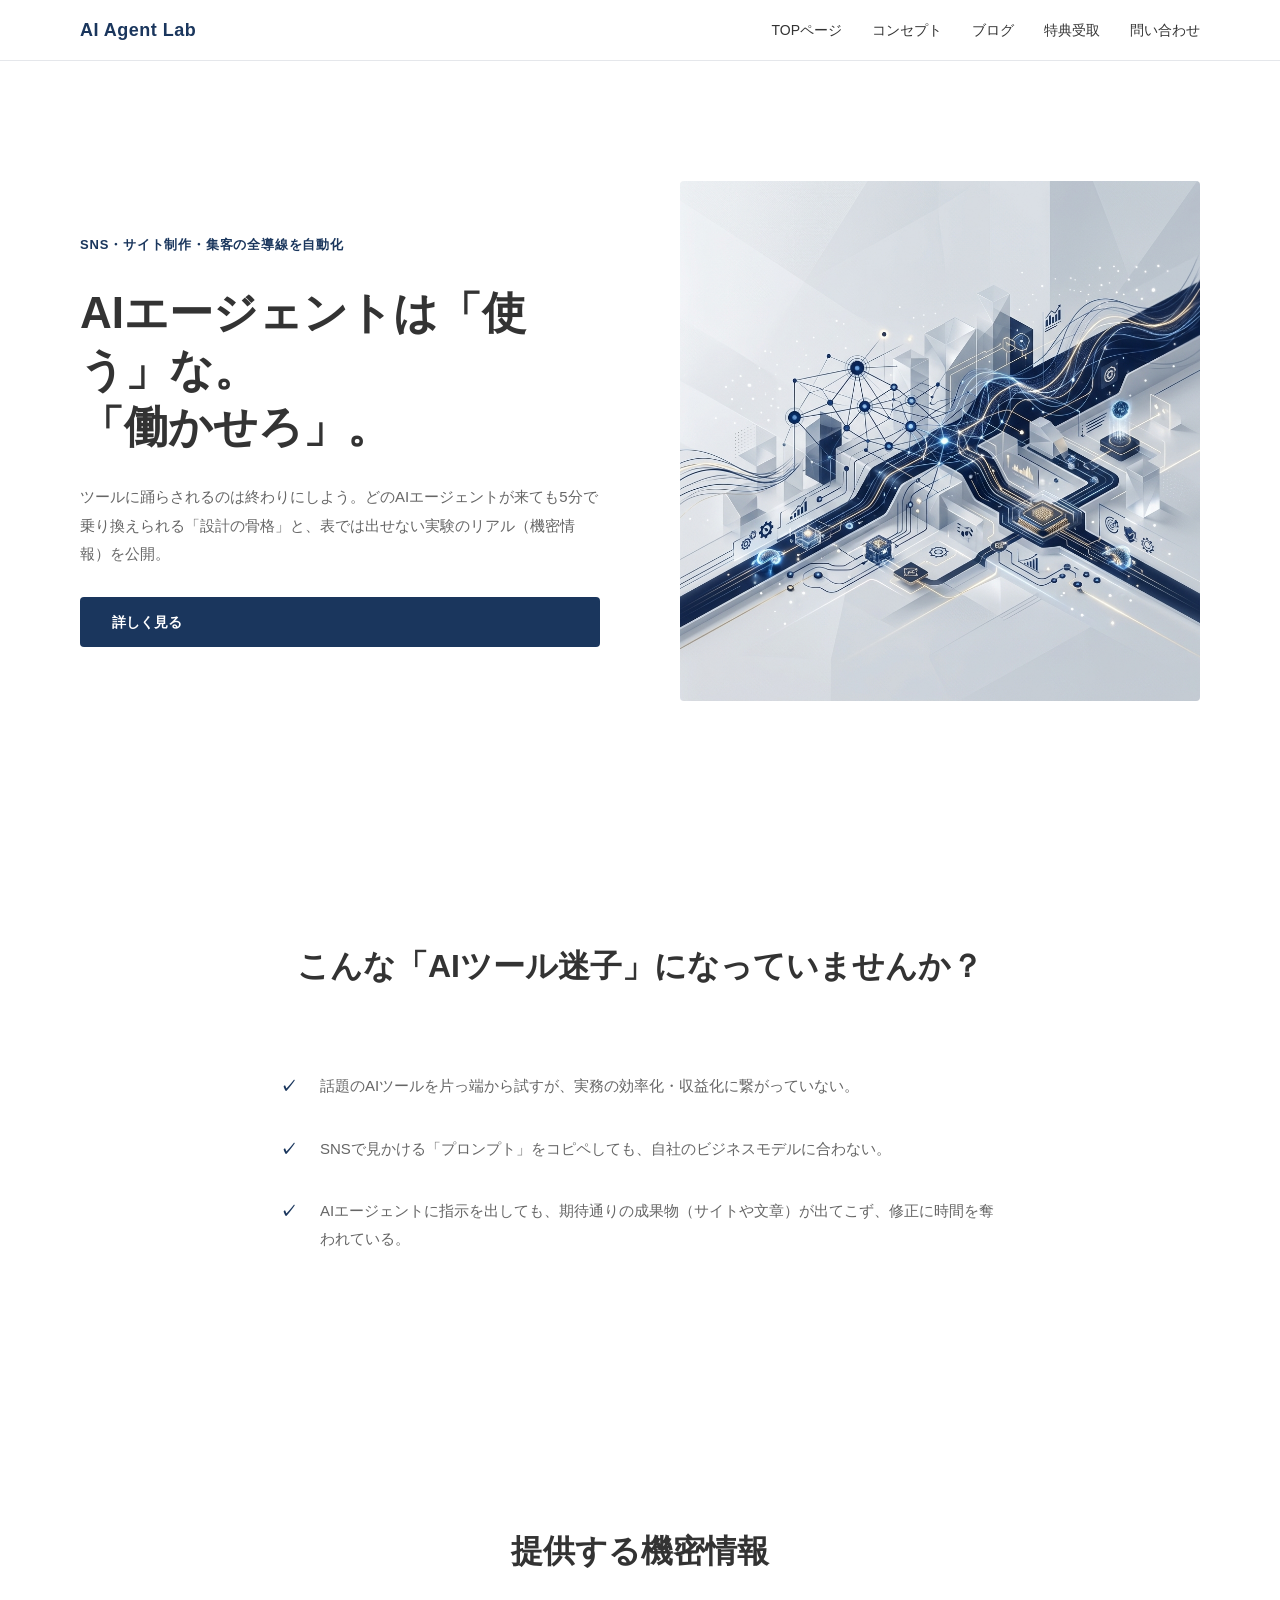
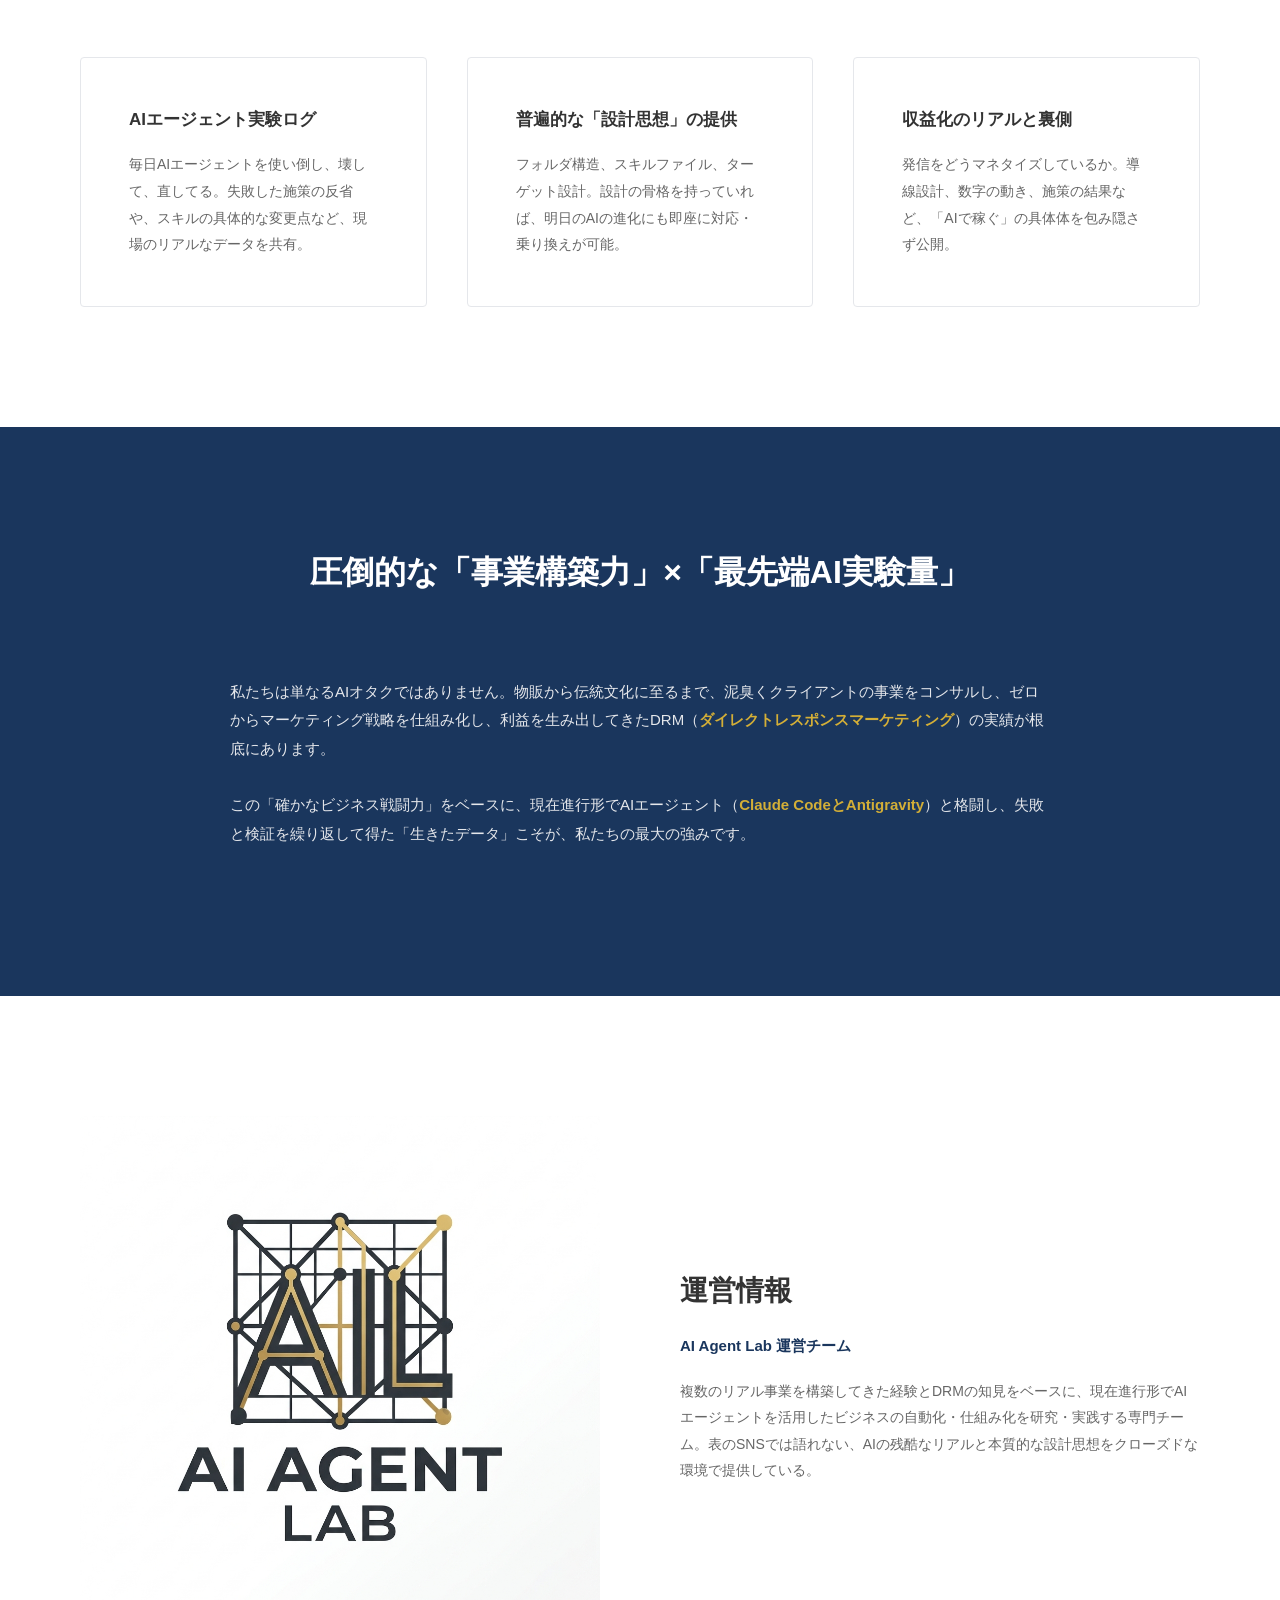
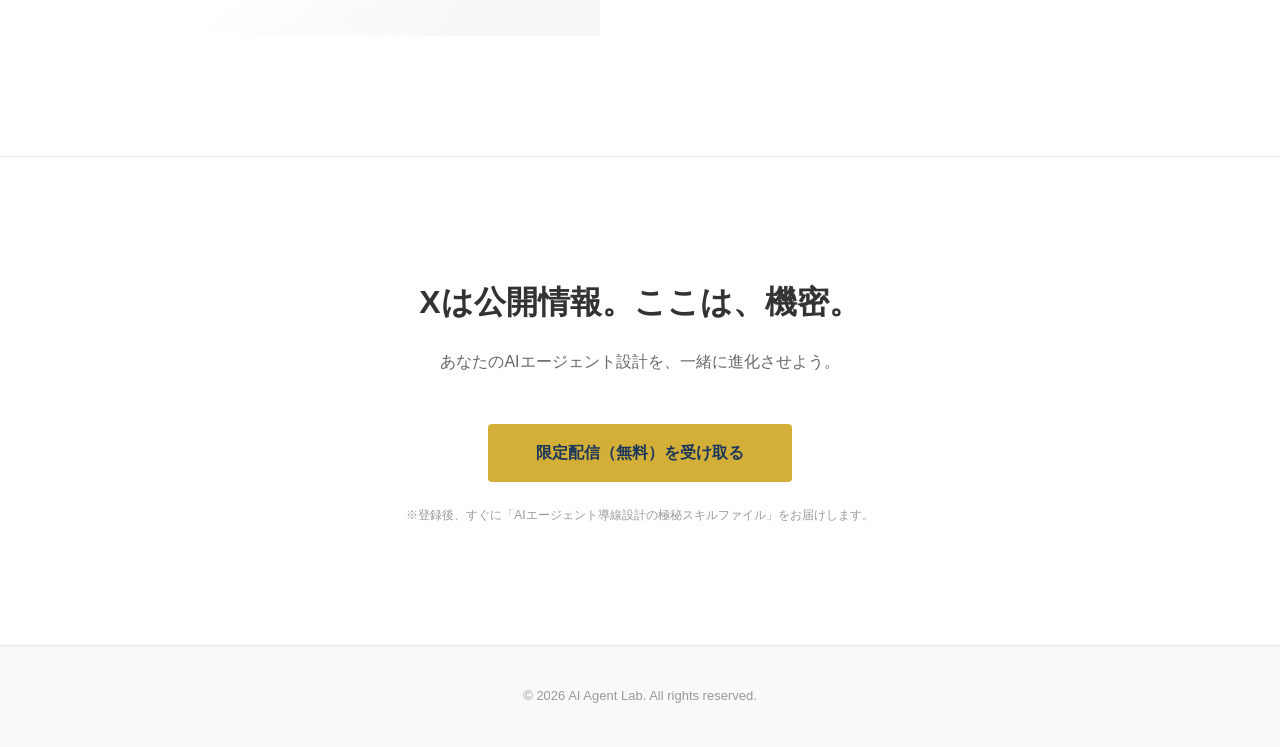
==== index.html @ 25ed9da3 "Correct push of ai-lab-website" ====
<!DOCTYPE html>
<html lang="ja">
<head>
    <meta charset="UTF-8">
    <meta name="viewport" content="width=device-width, initial-scale=1.0">
    <meta name="description" content="AIエージェントを使い倒すための設計思想と実験データを提供するラボラトリー">
    <title>AI Agent Lab - 香月隆之</title>
    <link rel="stylesheet" href="style.css">
</head>
<body>
    <!-- ============================================================
         HEADER / NAVIGATION
         ============================================================ -->
    <header class="header">
        <div class="container">
            <div class="logo"><a href="index.html" class="logo-link">AI Agent Lab</a></div>
            <nav class="nav">
                <a href="index.html" class="nav-link">TOPページ</a>
                <a href="concept.html" class="nav-link">コンセプト</a>
                <a href="blog-index.html" class="nav-link">ブログ</a>
                <a href="index.html#cta" class="nav-link">特典受取</a>
                <a href="contact.html" class="nav-link">問い合わせ</a>
            </nav>
        </div>
    </header>

    <!-- ============================================================
         1. HERO SECTION
         ============================================================ -->
    <section class="hero">
        <div class="container">
            <div class="hero-grid">
                <div class="hero-text">
                    <p class="hero-eyebrow">SNS・サイト制作・集客の全導線を自動化</p>
                    <h1 class="hero-headline">AIエージェントは「使う」な。<br>「働かせろ」。</h1>
                    <p class="hero-description">
                        ツールに踊らされるのは終わりにしよう。どのAIエージェントが来ても5分で乗り換えられる「設計の骨格」と、表では出せない実験のリアル（機密情報）を公開。
                    </p>
                    <a href="concept.html" class="btn btn-primary">詳しく見る</a>
                </div>
                <div class="hero-image">
                    <img src="images/hero-bg.jpg" alt="AIエージェントとビジネス自動化のコンセプト" class="hero-img">
                </div>
            </div>
        </div>
    </section>

    <!-- ============================================================
         2. PROBLEM SECTION
         ============================================================ -->
    <section id="problem" class="problem">
        <div class="container">
            <h2 class="section-title">こんな「AIツール迷子」になっていませんか？</h2>
            <ul class="problem-list">
                <li class="problem-item">
                    <span class="check-mark">✓</span>
                    <span>話題のAIツールを片っ端から試すが、実務の効率化・収益化に繋がっていない。</span>
                </li>
                <li class="problem-item">
                    <span class="check-mark">✓</span>
                    <span>SNSで見かける「プロンプト」をコピペしても、自社のビジネスモデルに合わない。</span>
                </li>
                <li class="problem-item">
                    <span class="check-mark">✓</span>
                    <span>AIエージェントに指示を出しても、期待通りの成果物（サイトや文章）が出てこず、修正に時間を奪われている。</span>
                </li>
            </ul>
        </div>
    </section>

    <!-- ============================================================
         3. OUR METHOD SECTION
         ============================================================ -->
    <section id="method" class="method">
        <div class="container">
            <h2 class="section-title">提供する機密情報</h2>
            <div class="method-cards">
                <div class="method-card">
                    <h3 class="method-card-title">AIエージェント実験ログ</h3>
                    <p class="method-card-text">
                        毎日AIエージェントを使い倒し、壊して、直してる。失敗した施策の反省や、スキルの具体的な変更点など、現場のリアルなデータを共有。
                    </p>
                </div>
                <div class="method-card">
                    <h3 class="method-card-title">普遍的な「設計思想」の提供</h3>
                    <p class="method-card-text">
                        フォルダ構造、スキルファイル、ターゲット設計。設計の骨格を持っていれば、明日のAIの進化にも即座に対応・乗り換えが可能。
                    </p>
                </div>
                <div class="method-card">
                    <h3 class="method-card-title">収益化のリアルと裏側</h3>
                    <p class="method-card-text">
                        発信をどうマネタイズしているか。導線設計、数字の動き、施策の結果など、「AIで稼ぐ」の具体体を包み隠さず公開。
                    </p>
                </div>
            </div>
        </div>
    </section>

    <!-- ============================================================
         4. PROOF & BACKGROUND SECTION
         ============================================================ -->
    <section id="proof" class="proof">
        <div class="container">
            <h2 class="section-title proof-title">圧倒的な「事業構築力」×「最先端AI実験量」</h2>
            <div class="proof-content">
                <p class="proof-text">
                    私たちは単なるAIオタクではありません。物販から伝統文化に至るまで、泥臭くクライアントの事業をコンサルし、ゼロからマーケティング戦略を仕組み化し、利益を生み出してきたDRM（<span class="highlight">ダイレクトレスポンスマーケティング</span>）の実績が根底にあります。
                </p>
                <p class="proof-text">
                    この「確かなビジネス戦闘力」をベースに、現在進行形でAIエージェント（<span class="highlight">Claude CodeとAntigravity</span>）と格闘し、失敗と検証を繰り返して得た「生きたデータ」こそが、私たちの最大の強みです。
                </p>
            </div>
        </div>
    </section>

    <!-- ============================================================
         5. ABOUT US SECTION
         ============================================================ -->
    <section id="profile" class="profile">
        <div class="container">
            <div class="profile-grid">
                <div class="profile-image">
                    <img src="images/lab-logo.jpg" alt="AI Agent Lab ロゴ" class="profile-img">
                </div>
                <div class="profile-text">
                    <h2 class="profile-name">運営情報</h2>
                    <p class="profile-title">AI Agent Lab 運営チーム</p>
                    <p class="profile-description">
                        複数のリアル事業を構築してきた経験とDRMの知見をベースに、現在進行形でAIエージェントを活用したビジネスの自動化・仕組み化を研究・実践する専門チーム。表のSNSでは語れない、AIの残酷なリアルと本質的な設計思想をクローズドな環境で提供している。
                    </p>
                </div>
            </div>
        </div>
    </section>

    <!-- ============================================================
         6. CTA SECTION
         ============================================================ -->
    <section id="cta" class="cta" name="cta">
        <div class="container">
            <h2 class="cta-headline">Xは公開情報。ここは、機密。</h2>
            <p class="cta-subheadline">あなたのAIエージェント設計を、一緒に進化させよう。</p>
            <a href="https://lin.ee/rd4oO9Z" class="btn btn-cta">限定配信（無料）を受け取る</a>
            <p class="cta-micro">※登録後、すぐに「AIエージェント導線設計の極秘スキルファイル」をお届けします。</p>
        </div>
    </section>

    <!-- ============================================================
         FOOTER
         ============================================================ -->
    <footer class="footer">
        <div class="container">
            <p>&copy; 2026 AI Agent Lab. All rights reserved.</p>
        </div>
    </footer>
</body>
</html>
---- style.css ----
/* ================================================================
   RESET & BASE STYLES
   ================================================================ */
* {
    margin: 0;
    padding: 0;
    box-sizing: border-box;
}

html {
    scroll-behavior: smooth;
}

body {
    font-family: -apple-system, BlinkMacSystemFont, 'Segoe UI', Roboto, 'Helvetica Neue', Arial, sans-serif;
    color: #333333;
    background-color: #FFFFFF;
    line-height: 1.6;
}

/* ================================================================
   CONTAINER
   ================================================================ */
.container {
    max-width: 1200px;
    margin: 0 auto;
    padding: 0 40px;
}

/* ================================================================
   HEADER / NAVIGATION
   ================================================================ */
.header {
    position: sticky;
    top: 0;
    background-color: #FFFFFF;
    border-bottom: 1px solid #E5E7EB;
    z-index: 100;
}

.header .container {
    display: flex;
    justify-content: space-between;
    align-items: center;
    height: 60px;
}

.logo {
    font-size: 18px;
    font-weight: 700;
    color: #1A365D;
    letter-spacing: 0.5px;
}

.nav {
    display: flex;
    gap: 30px;
}

.nav-link {
    font-size: 14px;
    color: #333333;
    text-decoration: none;
    transition: color 0.2s;
}

.nav-link:hover {
    color: #1A365D;
}

/* ================================================================
   BUTTONS
   ================================================================ */
.btn {
    display: inline-block;
    padding: 14px 32px;
    border: none;
    border-radius: 4px;
    font-size: 14px;
    font-weight: 600;
    cursor: pointer;
    text-decoration: none;
    transition: background-color 0.2s, color 0.2s;
}

.btn-primary {
    background-color: #1A365D;
    color: #FFFFFF;
}

.btn-primary:hover {
    background-color: #0f1f39;
}

.btn-cta {
    background-color: #D4AF37;
    color: #1A365D;
    padding: 16px 48px;
    font-size: 16px;
}

.btn-cta:hover {
    background-color: #c9a227;
}

/* ================================================================
   HERO SECTION
   ================================================================ */
.hero {
    padding: 120px 0;
    background-color: #FFFFFF;
}

.hero-grid {
    display: grid;
    grid-template-columns: 1fr 1fr;
    gap: 80px;
    align-items: center;
}

.hero-text {
    display: flex;
    flex-direction: column;
    gap: 28px;
}

.hero-eyebrow {
    font-size: 13px;
    font-weight: 600;
    color: #1A365D;
    text-transform: uppercase;
    letter-spacing: 0.8px;
}

.hero-headline {
    font-size: 44px;
    font-weight: 700;
    color: #333333;
    line-height: 1.3;
}

.hero-description {
    font-size: 15px;
    color: #666666;
    line-height: 1.9;
}

.hero-img {
    width: 100%;
    height: auto;
    display: block;
    border-radius: 4px;
}

/* ================================================================
   PROBLEM SECTION
   ================================================================ */
.problem {
    padding: 120px 0;
    background-color: #FFFFFF;
}

.section-title {
    font-size: 32px;
    font-weight: 700;
    color: #333333;
    text-align: center;
    margin-bottom: 80px;
}

.problem-list {
    list-style: none;
    max-width: 720px;
    margin: 0 auto;
}

.problem-item {
    display: flex;
    gap: 24px;
    font-size: 15px;
    color: #666666;
    margin-bottom: 32px;
    line-height: 1.9;
}

.check-mark {
    flex-shrink: 0;
    font-weight: 700;
    color: #1A365D;
    font-size: 16px;
}

/* ================================================================
   OUR METHOD SECTION
   ================================================================ */
.method {
    padding: 120px 0;
    background-color: #FFFFFF;
}

.method-cards {
    display: grid;
    grid-template-columns: repeat(3, 1fr);
    gap: 40px;
    margin-top: 80px;
}

.method-card {
    background-color: #FFFFFF;
    padding: 48px;
    border: 1px solid #E5E7EB;
    border-radius: 4px;
    box-shadow: none;
    display: flex;
    flex-direction: column;
    gap: 18px;
}

.method-card-title {
    font-size: 17px;
    font-weight: 700;
    color: #333333;
}

.method-card-text {
    font-size: 14px;
    color: #666666;
    line-height: 1.9;
}

/* ================================================================
   PROOF & BACKGROUND SECTION
   ================================================================ */
.proof {
    padding: 120px 0;
    background-color: #1A365D;
    color: #FFFFFF;
}

.proof-title {
    color: #FFFFFF;
}

.proof-content {
    max-width: 820px;
    margin: 80px auto 0;
}

.proof-text {
    font-size: 15px;
    line-height: 1.9;
    margin-bottom: 28px;
    color: #E5E7EB;
}

.proof-text .highlight {
    color: #D4AF37;
    font-weight: 600;
}

/* ================================================================
   ABOUT US SECTION
   ================================================================ */
.profile {
    padding: 120px 0;
    background-color: #FFFFFF;
}

.profile-grid {
    display: grid;
    grid-template-columns: 1fr 1fr;
    gap: 80px;
    align-items: center;
}

.profile-img {
    width: 100%;
    height: auto;
    display: block;
    border-radius: 4px;
}

.profile-text {
    display: flex;
    flex-direction: column;
    gap: 20px;
}

.profile-name {
    font-size: 28px;
    font-weight: 700;
    color: #333333;
}

.profile-title {
    font-size: 15px;
    font-weight: 600;
    color: #1A365D;
}

.profile-description {
    font-size: 14px;
    color: #666666;
    line-height: 1.9;
}

/* ================================================================
   CTA SECTION
   ================================================================ */
.cta {
    padding: 120px 0;
    background-color: #FFFFFF;
    text-align: center;
    border-top: 1px solid #E5E7EB;
}

.cta-headline {
    font-size: 32px;
    font-weight: 700;
    color: #333333;
    margin-bottom: 20px;
}

.cta-subheadline {
    font-size: 16px;
    color: #666666;
    margin-bottom: 50px;
}

.cta-micro {
    font-size: 12px;
    color: #999999;
    margin-top: 24px;
}

/* ================================================================
   PAGE HEADER STYLES
   ================================================================ */
.page-header {
    padding: 100px 0;
    background-color: #FFFFFF;
}

.page-title {
    font-size: 40px;
    font-weight: 700;
    color: #333333;
    margin-bottom: 20px;
}

.page-description {
    font-size: 16px;
    color: #666666;
    line-height: 1.8;
    max-width: 760px;
}

/* ================================================================
   BLOG GRID STYLES
   ================================================================ */
.blog-grid-section {
    padding: 80px 0;
    background-color: #FFFFFF;
}

.blog-grid {
    display: grid;
    grid-template-columns: repeat(3, 1fr);
    gap: 40px;
}

.blog-card {
    background-color: #FFFFFF;
    border: 1px solid #E5E7EB;
    border-radius: 4px;
    overflow: hidden;
    display: flex;
    flex-direction: column;
    transition: box-shadow 0.2s;
}

.blog-card:hover {
    box-shadow: 0 4px 12px rgba(0, 0, 0, 0.08);
}

.blog-card-image {
    width: 100%;
    height: 240px;
    overflow: hidden;
    background-color: #F8F9FA;
}

.blog-card-image img {
    width: 100%;
    height: 100%;
    object-fit: cover;
}

.blog-card-content {
    padding: 28px;
    display: flex;
    flex-direction: column;
    gap: 12px;
    flex-grow: 1;
}

.blog-card-date {
    font-size: 12px;
    color: #999999;
    margin: 0;
}

.blog-card-title {
    font-size: 17px;
    font-weight: 700;
    color: #333333;
    line-height: 1.5;
    margin: 0;
}

.blog-card-excerpt {
    font-size: 14px;
    color: #666666;
    line-height: 1.7;
    margin: 8px 0 0 0;
    flex-grow: 1;
}

.blog-card-link {
    font-size: 13px;
    color: #1A365D;
    text-decoration: none;
    font-weight: 600;
    margin-top: 12px;
    display: inline-block;
}

.blog-card-link:hover {
    text-decoration: underline;
}

/* ================================================================
   ARTICLE PAGE STYLES (concept.html)
   ================================================================ */
.logo-link {
    color: #1A365D;
    text-decoration: none;
}

.article-header {
    padding: 100px 0;
    background-color: #FFFFFF;
}

.article-title {
    font-size: 40px;
    font-weight: 700;
    color: #333333;
    margin-bottom: 20px;
}

.article-lead {
    font-size: 16px;
    color: #666666;
    line-height: 1.8;
    max-width: 760px;
}

.article {
    padding: 60px 0;
    background-color: #FFFFFF;
}

.container-article {
    max-width: 760px;
    margin: 0 auto;
}

.article-section {
    margin-bottom: 60px;
}

.article-section h2 {
    font-size: 28px;
    font-weight: 700;
    color: #333333;
    margin-bottom: 24px;
    margin-top: 0;
}

.article-section h3 {
    font-size: 20px;
    font-weight: 700;
    color: #333333;
    margin-bottom: 16px;
    margin-top: 32px;
}

.article-section p {
    font-size: 15px;
    color: #666666;
    line-height: 1.9;
    margin-bottom: 18px;
}

.article-section p:last-child {
    margin-bottom: 0;
}

.back-to-home {
    padding: 80px 0;
    background-color: #F8F9FA;
    text-align: center;
    border-top: 1px solid #E5E7EB;
}

/* ================================================================
   BLOG SINGLE ARTICLE STYLES (blog-single.html)
   ================================================================ */
.article-hero {
    width: 100%;
    height: 400px;
    overflow: hidden;
    background-color: #F8F9FA;
}

.article-hero-image {
    width: 100%;
    height: 100%;
}

.article-hero-image img {
    width: 100%;
    height: 100%;
    object-fit: cover;
}

.article-meta-section {
    padding: 60px 0;
    background-color: #FFFFFF;
}

.article-meta-date {
    font-size: 13px;
    color: #999999;
    margin-bottom: 16px;
}

.article-heading {
    font-size: 36px;
    font-weight: 700;
    color: #333333;
    margin-bottom: 18px;
    line-height: 1.3;
}

.article-meta-category {
    font-size: 13px;
    color: #666666;
}

.article-meta-category span {
    color: #1A365D;
    font-weight: 600;
}

.article-single {
    padding: 60px 0;
    background-color: #FFFFFF;
}

.article-body {
    margin-bottom: 60px;
}

.article-content-section {
    margin-bottom: 50px;
}

.article-content-section h2 {
    font-size: 26px;
    font-weight: 700;
    color: #333333;
    margin-bottom: 20px;
    margin-top: 0;
}

.article-content-section h3 {
    font-size: 19px;
    font-weight: 700;
    color: #333333;
    margin-bottom: 14px;
    margin-top: 28px;
}

.article-content-section p {
    font-size: 15px;
    color: #666666;
    line-height: 1.9;
    margin-bottom: 16px;
}

.article-content-section p:last-child {
    margin-bottom: 0;
}

.article-nav {
    padding: 60px 0;
    text-align: center;
    border-top: 1px solid #E5E7EB;
}

.btn-secondary {
    background-color: #F8F9FA;
    color: #333333;
    border: 1px solid #E5E7EB;
}

.btn-secondary:hover {
    background-color: #E5E7EB;
}

.article-cta {
    padding: 100px 0;
    background-color: #F8F9FA;
    text-align: center;
    border-top: 1px solid #E5E7EB;
}

.article-cta .cta-headline {
    margin-bottom: 16px;
}

.article-cta .cta-subheadline {
    margin-bottom: 40px;
}

/* ================================================================
   RESPONSIVE BLOG STYLES
   ================================================================ */
@media (max-width: 768px) {
    .blog-grid {
        grid-template-columns: 1fr;
        gap: 30px;
    }

    .article-heading {
        font-size: 28px;
    }

    .article-content-section h2 {
        font-size: 22px;
    }

    .article-hero {
        height: 250px;
    }
}

/* ================================================================
   CONTACT FORM STYLES (contact.html)
   ================================================================ */
.contact-section {
    padding: 80px 0;
    background-color: #FFFFFF;
}

.contact-form-wrapper {
    max-width: 600px;
    margin: 0 auto;
}

.contact-form {
    display: flex;
    flex-direction: column;
    gap: 28px;
}

.form-group {
    display: flex;
    flex-direction: column;
    gap: 10px;
}

.form-label {
    font-size: 14px;
    font-weight: 600;
    color: #333333;
}

.form-required {
    color: #D4AF37;
    margin-left: 4px;
}

.form-input,
.form-select,
.form-textarea {
    padding: 12px 14px;
    font-size: 14px;
    color: #333333;
    background-color: #FFFFFF;
    border: 1px solid #D1D5DB;
    border-radius: 4px;
    font-family: inherit;
    transition: border-color 0.2s;
}

.form-input:focus,
.form-select:focus,
.form-textarea:focus {
    outline: none;
    border-color: #1A365D;
    box-shadow: 0 0 0 2px rgba(26, 54, 93, 0.1);
}

.form-textarea {
    resize: vertical;
    min-height: 200px;
}

.form-group-submit {
    margin-top: 20px;
    align-items: center;
}

.btn-contact {
    background-color: #1A365D;
    color: #FFFFFF;
    padding: 14px 48px;
    font-size: 15px;
    font-weight: 600;
    border: none;
    border-radius: 4px;
    cursor: pointer;
    transition: background-color 0.2s;
}

.btn-contact:hover {
    background-color: #0f1f39;
}

/* ================================================================
   RESPONSIVE CONTACT FORM
   ================================================================ */
@media (max-width: 768px) {
    .contact-section {
        padding: 60px 0;
    }

    .contact-form-wrapper {
        max-width: 100%;
    }

    .contact-form {
        gap: 20px;
    }

    .form-input,
    .form-select,
    .form-textarea {
        padding: 10px 12px;
        font-size: 13px;
    }

    .btn-contact {
        padding: 12px 32px;
        font-size: 14px;
    }
}

/* ================================================================
   FOOTER
   ================================================================ */
.footer {
    padding: 40px 0;
    background-color: #F8F9FA;
    border-top: 1px solid #E5E7EB;
    text-align: center;
}

.footer p {
    font-size: 13px;
    color: #999999;
}

/* ================================================================
   RESPONSIVE DESIGN
   ================================================================ */
@media (max-width: 768px) {
    .container {
        padding: 0 20px;
    }

    .header .container {
        height: 50px;
    }

    .logo {
        font-size: 16px;
    }

    .nav {
        gap: 15px;
    }

    .nav-link {
        font-size: 13px;
    }

    /* Hero */
    .hero {
        padding: 80px 0;
    }

    .hero-grid {
        grid-template-columns: 1fr;
        gap: 50px;
    }

    .hero-headline {
        font-size: 30px;
    }

    .hero-description {
        font-size: 14px;
    }

    .placeholder-hero {
        height: 400px;
    }

    /* Sections */
    .section-title {
        font-size: 26px;
        margin-bottom: 60px;
    }

    .problem {
        padding: 80px 0;
    }

    .method {
        padding: 80px 0;
    }

    .method-cards {
        grid-template-columns: 1fr;
        gap: 30px;
        margin-top: 60px;
    }

    .method-card {
        padding: 36px;
    }

    .proof {
        padding: 80px 0;
    }

    .proof-content {
        margin-top: 60px;
    }

    .profile {
        padding: 80px 0;
    }

    .profile-grid {
        grid-template-columns: 1fr;
        gap: 50px;
    }

    /* CTA */
    .cta {
        padding: 80px 0;
    }

    .cta-headline {
        font-size: 26px;
    }

    .cta-subheadline {
        font-size: 15px;
    }

    .btn-cta {
        padding: 14px 32px;
        font-size: 14px;
    }

    /* Footer */
    .footer {
        padding: 30px 0;
    }
}

@media (max-width: 480px) {
    .hero-headline {
        font-size: 24px;
    }

    .section-title {
        font-size: 22px;
        margin-bottom: 30px;
    }

    .problem-item {
        font-size: 14px;
        gap: 12px;
    }

    .method-card {
        padding: 20px;
    }

    .method-card-title {
        font-size: 16px;
    }

    .profile-name {
        font-size: 24px;
    }

    .cta-headline {
        font-size: 22px;
    }
}
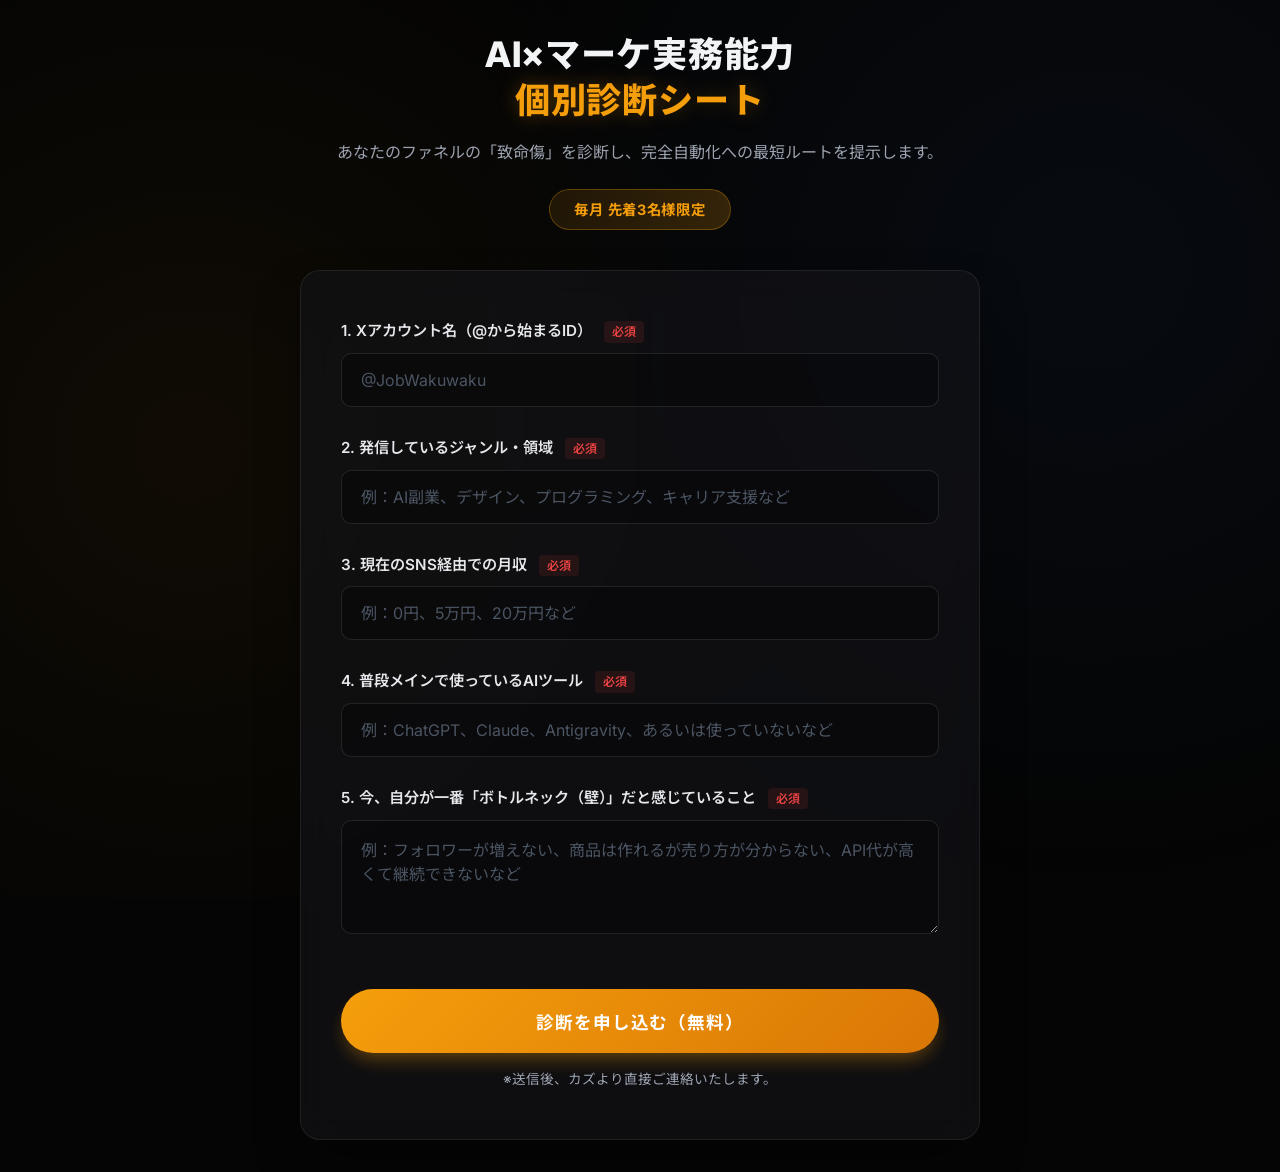
==== commit a09734e0: "Add files via upload" ====
--- a/index.html
+++ b/index.html
@@ -3,156 +3,57 @@
 <head>
     <meta charset="UTF-8">
     <meta name="viewport" content="width=device-width, initial-scale=1.0">
-    <meta name="description" content="AIエージェントを使い倒すための設計思想と実験データを提供するラボラトリー">
-    <title>AI Agent Lab - 香月隆之</title>
+    <title>AI×マーケ実務能力・個別診断 | カズ | AI副業エージェント研究所</title>
     <link rel="stylesheet" href="style.css">
+    <link href="https://fonts.googleapis.com/css2?family=Inter:wght@400;600;800&family=Noto+Sans+JP:wght@400;500;700&display=swap" rel="stylesheet">
 </head>
 <body>
-    <!-- ============================================================
-         HEADER / NAVIGATION
-         ============================================================ -->
-    <header class="header">
-        <div class="container">
-            <div class="logo"><a href="index.html" class="logo-link">AI Agent Lab</a></div>
-            <nav class="nav">
-                <a href="index.html" class="nav-link">TOPページ</a>
-                <a href="concept.html" class="nav-link">コンセプト</a>
-                <a href="blog-index.html" class="nav-link">ブログ</a>
-                <a href="index.html#cta" class="nav-link">特典受取</a>
-                <a href="contact.html" class="nav-link">問い合わせ</a>
-            </nav>
-        </div>
-    </header>
+    <div class="background-effect"></div>
+    <div class="container">
+        <header class="header">
+            <h1 class="glow-text">AI×マーケ実務能力<br><span class="accent">個別診断シート</span></h1>
+            <p class="subtitle">あなたのファネルの「致命傷」を診断し、完全自動化への最短ルートを提示します。</p>
+            <div class="limit-badge">毎月 先着3名様限定</div>
+        </header>
 
-    <!-- ============================================================
-         1. HERO SECTION
-         ============================================================ -->
-    <section class="hero">
-        <div class="container">
-            <div class="hero-grid">
-                <div class="hero-text">
-                    <p class="hero-eyebrow">SNS・サイト制作・集客の全導線を自動化</p>
-                    <h1 class="hero-headline">AIエージェントは「使う」な。<br>「働かせろ」。</h1>
-                    <p class="hero-description">
-                        ツールに踊らされるのは終わりにしよう。どのAIエージェントが来ても5分で乗り換えられる「設計の骨格」と、表では出せない実験のリアル（機密情報）を公開。
-                    </p>
-                    <a href="concept.html" class="btn btn-primary">詳しく見る</a>
+        <main class="glass-panel">
+            <form action="https://formsubmit.co/6e6538b5bb842f839c87d0a4e16697ea" method="POST" class="diagnostic-form">
+                <!-- FormSubmit Settings -->
+                <input type="hidden" name="_subject" value="【新規申込】AI×マーケ実務能力診断">
+                <input type="hidden" name="_captcha" value="false">
+                <input type="hidden" name="_template" value="table">
+                
+                <div class="form-group">
+                    <label for="x_account">1. Xアカウント名（@から始まるID） <span class="required">必須</span></label>
+                    <input type="text" id="x_account" name="Xアカウント名" placeholder="@JobWakuwaku" required>
                 </div>
-                <div class="hero-image">
-                    <img src="images/hero-bg.jpg" alt="AIエージェントとビジネス自動化のコンセプト" class="hero-img">
+
+                <div class="form-group">
+                    <label for="genre">2. 発信しているジャンル・領域 <span class="required">必須</span></label>
+                    <input type="text" id="genre" name="発信ジャンル" placeholder="例：AI副業、デザイン、プログラミング、キャリア支援など" required>
                 </div>
-            </div>
-        </div>
-    </section>
 
-    <!-- ============================================================
-         2. PROBLEM SECTION
-         ============================================================ -->
-    <section id="problem" class="problem">
-        <div class="container">
-            <h2 class="section-title">こんな「AIツール迷子」になっていませんか？</h2>
-            <ul class="problem-list">
-                <li class="problem-item">
-                    <span class="check-mark">✓</span>
-                    <span>話題のAIツールを片っ端から試すが、実務の効率化・収益化に繋がっていない。</span>
-                </li>
-                <li class="problem-item">
-                    <span class="check-mark">✓</span>
-                    <span>SNSで見かける「プロンプト」をコピペしても、自社のビジネスモデルに合わない。</span>
-                </li>
-                <li class="problem-item">
-                    <span class="check-mark">✓</span>
-                    <span>AIエージェントに指示を出しても、期待通りの成果物（サイトや文章）が出てこず、修正に時間を奪われている。</span>
-                </li>
-            </ul>
-        </div>
-    </section>
+                <div class="form-group">
+                    <label for="income">3. 現在のSNS経由での月収 <span class="required">必須</span></label>
+                    <input type="text" id="income" name="SNS月収" placeholder="例：0円、5万円、20万円など" required>
+                </div>
 
-    <!-- ============================================================
-         3. OUR METHOD SECTION
-         ============================================================ -->
-    <section id="method" class="method">
-        <div class="container">
-            <h2 class="section-title">提供する機密情報</h2>
-            <div class="method-cards">
-                <div class="method-card">
-                    <h3 class="method-card-title">AIエージェント実験ログ</h3>
-                    <p class="method-card-text">
-                        毎日AIエージェントを使い倒し、壊して、直してる。失敗した施策の反省や、スキルの具体的な変更点など、現場のリアルなデータを共有。
-                    </p>
+                <div class="form-group">
+                    <label for="ai_tools">4. 普段メインで使っているAIツール <span class="required">必須</span></label>
+                    <input type="text" id="ai_tools" name="メインAIツール" placeholder="例：ChatGPT、Claude、Antigravity、あるいは使っていないなど" required>
                 </div>
-                <div class="method-card">
-                    <h3 class="method-card-title">普遍的な「設計思想」の提供</h3>
-                    <p class="method-card-text">
-                        フォルダ構造、スキルファイル、ターゲット設計。設計の骨格を持っていれば、明日のAIの進化にも即座に対応・乗り換えが可能。
-                    </p>
+
+                <div class="form-group">
+                    <label for="bottleneck">5. 今、自分が一番「ボトルネック（壁）」だと感じていること <span class="required">必須</span></label>
+                    <textarea id="bottleneck" name="現在のボトルネック" rows="4" placeholder="例：フォロワーが増えない、商品は作れるが売り方が分からない、API代が高くて継続できないなど" required></textarea>
                 </div>
-                <div class="method-card">
-                    <h3 class="method-card-title">収益化のリアルと裏側</h3>
-                    <p class="method-card-text">
-                        発信をどうマネタイズしているか。導線設計、数字の動き、施策の結果など、「AIで稼ぐ」の具体体を包み隠さず公開。
-                    </p>
+
+                <div class="submit-container">
+                    <button type="submit" class="submit-btn">診断を申し込む（無料）</button>
+                    <p class="note">※送信後、カズより直接ご連絡いたします。</p>
                 </div>
-            </div>
-        </div>
-    </section>
-
-    <!-- ============================================================
-         4. PROOF & BACKGROUND SECTION
-         ============================================================ -->
-    <section id="proof" class="proof">
-        <div class="container">
-            <h2 class="section-title proof-title">圧倒的な「事業構築力」×「最先端AI実験量」</h2>
-            <div class="proof-content">
-                <p class="proof-text">
-                    私たちは単なるAIオタクではありません。物販から伝統文化に至るまで、泥臭くクライアントの事業をコンサルし、ゼロからマーケティング戦略を仕組み化し、利益を生み出してきたDRM（<span class="highlight">ダイレクトレスポンスマーケティング</span>）の実績が根底にあります。
-                </p>
-                <p class="proof-text">
-                    この「確かなビジネス戦闘力」をベースに、現在進行形でAIエージェント（<span class="highlight">Claude CodeとAntigravity</span>）と格闘し、失敗と検証を繰り返して得た「生きたデータ」こそが、私たちの最大の強みです。
-                </p>
-            </div>
-        </div>
-    </section>
-
-    <!-- ============================================================
-         5. ABOUT US SECTION
-         ============================================================ -->
-    <section id="profile" class="profile">
-        <div class="container">
-            <div class="profile-grid">
-                <div class="profile-image">
-                    <img src="images/lab-logo.jpg" alt="AI Agent Lab ロゴ" class="profile-img">
-                </div>
-                <div class="profile-text">
-                    <h2 class="profile-name">運営情報</h2>
-                    <p class="profile-title">AI Agent Lab 運営チーム</p>
-                    <p class="profile-description">
-                        複数のリアル事業を構築してきた経験とDRMの知見をベースに、現在進行形でAIエージェントを活用したビジネスの自動化・仕組み化を研究・実践する専門チーム。表のSNSでは語れない、AIの残酷なリアルと本質的な設計思想をクローズドな環境で提供している。
-                    </p>
-                </div>
-            </div>
-        </div>
-    </section>
-
-    <!-- ============================================================
-         6. CTA SECTION
-         ============================================================ -->
-    <section id="cta" class="cta" name="cta">
-        <div class="container">
-            <h2 class="cta-headline">Xは公開情報。ここは、機密。</h2>
-            <p class="cta-subheadline">あなたのAIエージェント設計を、一緒に進化させよう。</p>
-            <a href="https://lin.ee/rd4oO9Z" class="btn btn-cta">限定配信（無料）を受け取る</a>
-            <p class="cta-micro">※登録後、すぐに「AIエージェント導線設計の極秘スキルファイル」をお届けします。</p>
-        </div>
-    </section>
-
-    <!-- ============================================================
-         FOOTER
-         ============================================================ -->
-    <footer class="footer">
-        <div class="container">
-            <p>&copy; 2026 AI Agent Lab. All rights reserved.</p>
-        </div>
-    </footer>
+            </form>
+        </main>
+    </div>
 </body>
 </html>
--- a/style.css
+++ b/style.css
@@ -1,928 +1,194 @@
-/* ================================================================
-   RESET & BASE STYLES
-   ================================================================ */
+:root {
+    --bg-color: #050505;
+    --glass-bg: rgba(20, 20, 25, 0.6);
+    --glass-border: rgba(255, 255, 255, 0.08);
+    --text-main: #f3f4f6;
+    --text-muted: #9ca3af;
+    --accent: #f59e0b; /* Gold/Amber */
+    --accent-glow: rgba(245, 158, 11, 0.3);
+    --input-bg: rgba(0, 0, 0, 0.3);
+    --input-border: rgba(255, 255, 255, 0.1);
+    --input-focus: rgba(245, 158, 11, 0.5);
+}
+
 * {
+    box-sizing: border-box;
     margin: 0;
     padding: 0;
-    box-sizing: border-box;
-}
-
-html {
-    scroll-behavior: smooth;
 }
 
 body {
-    font-family: -apple-system, BlinkMacSystemFont, 'Segoe UI', Roboto, 'Helvetica Neue', Arial, sans-serif;
-    color: #333333;
-    background-color: #FFFFFF;
+    font-family: 'Inter', 'Noto Sans JP', sans-serif;
+    background-color: var(--bg-color);
+    color: var(--text-main);
     line-height: 1.6;
+    min-height: 100vh;
+    display: flex;
+    justify-content: center;
+    align-items: center;
+    padding: 2rem 1rem;
+    position: relative;
+    overflow-x: hidden;
 }
 
-/* ================================================================
-   CONTAINER
-   ================================================================ */
-.container {
-    max-width: 1200px;
-    margin: 0 auto;
-    padding: 0 40px;
+/* Dynamic Background */
+.background-effect {
+    position: fixed;
+    top: 0;
+    left: 0;
+    width: 100vw;
+    height: 100vh;
+    z-index: -1;
+    background: 
+        radial-gradient(circle at 15% 50%, rgba(245, 158, 11, 0.05), transparent 50%),
+        radial-gradient(circle at 85% 30%, rgba(59, 130, 246, 0.05), transparent 50%);
+    background-size: cover;
 }
 
-/* ================================================================
-   HEADER / NAVIGATION
-   ================================================================ */
-.header {
-    position: sticky;
-    top: 0;
-    background-color: #FFFFFF;
-    border-bottom: 1px solid #E5E7EB;
-    z-index: 100;
+.container {
+    max-width: 680px;
+    width: 100%;
+    z-index: 1;
 }
 
-.header .container {
-    display: flex;
-    justify-content: space-between;
-    align-items: center;
-    height: 60px;
+.header {
+    text-align: center;
+    margin-bottom: 2.5rem;
 }
 
-.logo {
-    font-size: 18px;
-    font-weight: 700;
-    color: #1A365D;
-    letter-spacing: 0.5px;
+.glow-text {
+    font-size: 2.2rem;
+    font-weight: 800;
+    line-height: 1.3;
+    margin-bottom: 1rem;
+    letter-spacing: 0.02em;
 }
 
-.nav {
-    display: flex;
-    gap: 30px;
+.glow-text .accent {
+    color: var(--accent);
+    text-shadow: 0 0 20px var(--accent-glow);
 }
 
-.nav-link {
-    font-size: 14px;
-    color: #333333;
-    text-decoration: none;
-    transition: color 0.2s;
+.subtitle {
+    color: var(--text-muted);
+    font-size: 1rem;
+    margin-bottom: 1.5rem;
 }
 
-.nav-link:hover {
-    color: #1A365D;
+.limit-badge {
+    display: inline-block;
+    background: linear-gradient(90deg, rgba(245, 158, 11, 0.1) 0%, rgba(245, 158, 11, 0.2) 100%);
+    border: 1px solid rgba(245, 158, 11, 0.3);
+    color: var(--accent);
+    padding: 0.5rem 1.5rem;
+    border-radius: 50px;
+    font-weight: 700;
+    font-size: 0.9rem;
+    letter-spacing: 0.05em;
 }
 
-/* ================================================================
-   BUTTONS
-   ================================================================ */
-.btn {
-    display: inline-block;
-    padding: 14px 32px;
-    border: none;
-    border-radius: 4px;
-    font-size: 14px;
-    font-weight: 600;
-    cursor: pointer;
-    text-decoration: none;
-    transition: background-color 0.2s, color 0.2s;
-}
-
-.btn-primary {
-    background-color: #1A365D;
-    color: #FFFFFF;
-}
-
-.btn-primary:hover {
-    background-color: #0f1f39;
-}
-
-.btn-cta {
-    background-color: #D4AF37;
-    color: #1A365D;
-    padding: 16px 48px;
-    font-size: 16px;
-}
-
-.btn-cta:hover {
-    background-color: #c9a227;
-}
-
-/* ================================================================
-   HERO SECTION
-   ================================================================ */
-.hero {
-    padding: 120px 0;
-    background-color: #FFFFFF;
-}
-
-.hero-grid {
-    display: grid;
-    grid-template-columns: 1fr 1fr;
-    gap: 80px;
-    align-items: center;
-}
-
-.hero-text {
-    display: flex;
-    flex-direction: column;
-    gap: 28px;
-}
-
-.hero-eyebrow {
-    font-size: 13px;
-    font-weight: 600;
-    color: #1A365D;
-    text-transform: uppercase;
-    letter-spacing: 0.8px;
-}
-
-.hero-headline {
-    font-size: 44px;
-    font-weight: 700;
-    color: #333333;
-    line-height: 1.3;
-}
-
-.hero-description {
-    font-size: 15px;
-    color: #666666;
-    line-height: 1.9;
-}
-
-.hero-img {
-    width: 100%;
-    height: auto;
-    display: block;
-    border-radius: 4px;
-}
-
-/* ================================================================
-   PROBLEM SECTION
-   ================================================================ */
-.problem {
-    padding: 120px 0;
-    background-color: #FFFFFF;
-}
-
-.section-title {
-    font-size: 32px;
-    font-weight: 700;
-    color: #333333;
-    text-align: center;
-    margin-bottom: 80px;
-}
-
-.problem-list {
-    list-style: none;
-    max-width: 720px;
-    margin: 0 auto;
-}
-
-.problem-item {
-    display: flex;
-    gap: 24px;
-    font-size: 15px;
-    color: #666666;
-    margin-bottom: 32px;
-    line-height: 1.9;
-}
-
-.check-mark {
-    flex-shrink: 0;
-    font-weight: 700;
-    color: #1A365D;
-    font-size: 16px;
-}
-
-/* ================================================================
-   OUR METHOD SECTION
-   ================================================================ */
-.method {
-    padding: 120px 0;
-    background-color: #FFFFFF;
-}
-
-.method-cards {
-    display: grid;
-    grid-template-columns: repeat(3, 1fr);
-    gap: 40px;
-    margin-top: 80px;
-}
-
-.method-card {
-    background-color: #FFFFFF;
-    padding: 48px;
-    border: 1px solid #E5E7EB;
-    border-radius: 4px;
-    box-shadow: none;
-    display: flex;
-    flex-direction: column;
-    gap: 18px;
-}
-
-.method-card-title {
-    font-size: 17px;
-    font-weight: 700;
-    color: #333333;
-}
-
-.method-card-text {
-    font-size: 14px;
-    color: #666666;
-    line-height: 1.9;
-}
-
-/* ================================================================
-   PROOF & BACKGROUND SECTION
-   ================================================================ */
-.proof {
-    padding: 120px 0;
-    background-color: #1A365D;
-    color: #FFFFFF;
-}
-
-.proof-title {
-    color: #FFFFFF;
-}
-
-.proof-content {
-    max-width: 820px;
-    margin: 80px auto 0;
-}
-
-.proof-text {
-    font-size: 15px;
-    line-height: 1.9;
-    margin-bottom: 28px;
-    color: #E5E7EB;
-}
-
-.proof-text .highlight {
-    color: #D4AF37;
-    font-weight: 600;
-}
-
-/* ================================================================
-   ABOUT US SECTION
-   ================================================================ */
-.profile {
-    padding: 120px 0;
-    background-color: #FFFFFF;
-}
-
-.profile-grid {
-    display: grid;
-    grid-template-columns: 1fr 1fr;
-    gap: 80px;
-    align-items: center;
-}
-
-.profile-img {
-    width: 100%;
-    height: auto;
-    display: block;
-    border-radius: 4px;
-}
-
-.profile-text {
-    display: flex;
-    flex-direction: column;
-    gap: 20px;
-}
-
-.profile-name {
-    font-size: 28px;
-    font-weight: 700;
-    color: #333333;
-}
-
-.profile-title {
-    font-size: 15px;
-    font-weight: 600;
-    color: #1A365D;
-}
-
-.profile-description {
-    font-size: 14px;
-    color: #666666;
-    line-height: 1.9;
-}
-
-/* ================================================================
-   CTA SECTION
-   ================================================================ */
-.cta {
-    padding: 120px 0;
-    background-color: #FFFFFF;
-    text-align: center;
-    border-top: 1px solid #E5E7EB;
-}
-
-.cta-headline {
-    font-size: 32px;
-    font-weight: 700;
-    color: #333333;
-    margin-bottom: 20px;
-}
-
-.cta-subheadline {
-    font-size: 16px;
-    color: #666666;
-    margin-bottom: 50px;
-}
-
-.cta-micro {
-    font-size: 12px;
-    color: #999999;
-    margin-top: 24px;
-}
-
-/* ================================================================
-   PAGE HEADER STYLES
-   ================================================================ */
-.page-header {
-    padding: 100px 0;
-    background-color: #FFFFFF;
-}
-
-.page-title {
-    font-size: 40px;
-    font-weight: 700;
-    color: #333333;
-    margin-bottom: 20px;
-}
-
-.page-description {
-    font-size: 16px;
-    color: #666666;
-    line-height: 1.8;
-    max-width: 760px;
-}
-
-/* ================================================================
-   BLOG GRID STYLES
-   ================================================================ */
-.blog-grid-section {
-    padding: 80px 0;
-    background-color: #FFFFFF;
-}
-
-.blog-grid {
-    display: grid;
-    grid-template-columns: repeat(3, 1fr);
-    gap: 40px;
-}
-
-.blog-card {
-    background-color: #FFFFFF;
-    border: 1px solid #E5E7EB;
-    border-radius: 4px;
-    overflow: hidden;
-    display: flex;
-    flex-direction: column;
-    transition: box-shadow 0.2s;
-}
-
-.blog-card:hover {
-    box-shadow: 0 4px 12px rgba(0, 0, 0, 0.08);
-}
-
-.blog-card-image {
-    width: 100%;
-    height: 240px;
-    overflow: hidden;
-    background-color: #F8F9FA;
-}
-
-.blog-card-image img {
-    width: 100%;
-    height: 100%;
-    object-fit: cover;
-}
-
-.blog-card-content {
-    padding: 28px;
-    display: flex;
-    flex-direction: column;
-    gap: 12px;
-    flex-grow: 1;
-}
-
-.blog-card-date {
-    font-size: 12px;
-    color: #999999;
-    margin: 0;
-}
-
-.blog-card-title {
-    font-size: 17px;
-    font-weight: 700;
-    color: #333333;
-    line-height: 1.5;
-    margin: 0;
-}
-
-.blog-card-excerpt {
-    font-size: 14px;
-    color: #666666;
-    line-height: 1.7;
-    margin: 8px 0 0 0;
-    flex-grow: 1;
-}
-
-.blog-card-link {
-    font-size: 13px;
-    color: #1A365D;
-    text-decoration: none;
-    font-weight: 600;
-    margin-top: 12px;
-    display: inline-block;
-}
-
-.blog-card-link:hover {
-    text-decoration: underline;
-}
-
-/* ================================================================
-   ARTICLE PAGE STYLES (concept.html)
-   ================================================================ */
-.logo-link {
-    color: #1A365D;
-    text-decoration: none;
-}
-
-.article-header {
-    padding: 100px 0;
-    background-color: #FFFFFF;
-}
-
-.article-title {
-    font-size: 40px;
-    font-weight: 700;
-    color: #333333;
-    margin-bottom: 20px;
-}
-
-.article-lead {
-    font-size: 16px;
-    color: #666666;
-    line-height: 1.8;
-    max-width: 760px;
-}
-
-.article {
-    padding: 60px 0;
-    background-color: #FFFFFF;
-}
-
-.container-article {
-    max-width: 760px;
-    margin: 0 auto;
-}
-
-.article-section {
-    margin-bottom: 60px;
-}
-
-.article-section h2 {
-    font-size: 28px;
-    font-weight: 700;
-    color: #333333;
-    margin-bottom: 24px;
-    margin-top: 0;
-}
-
-.article-section h3 {
-    font-size: 20px;
-    font-weight: 700;
-    color: #333333;
-    margin-bottom: 16px;
-    margin-top: 32px;
-}
-
-.article-section p {
-    font-size: 15px;
-    color: #666666;
-    line-height: 1.9;
-    margin-bottom: 18px;
-}
-
-.article-section p:last-child {
-    margin-bottom: 0;
-}
-
-.back-to-home {
-    padding: 80px 0;
-    background-color: #F8F9FA;
-    text-align: center;
-    border-top: 1px solid #E5E7EB;
-}
-
-/* ================================================================
-   BLOG SINGLE ARTICLE STYLES (blog-single.html)
-   ================================================================ */
-.article-hero {
-    width: 100%;
-    height: 400px;
-    overflow: hidden;
-    background-color: #F8F9FA;
-}
-
-.article-hero-image {
-    width: 100%;
-    height: 100%;
-}
-
-.article-hero-image img {
-    width: 100%;
-    height: 100%;
-    object-fit: cover;
-}
-
-.article-meta-section {
-    padding: 60px 0;
-    background-color: #FFFFFF;
-}
-
-.article-meta-date {
-    font-size: 13px;
-    color: #999999;
-    margin-bottom: 16px;
-}
-
-.article-heading {
-    font-size: 36px;
-    font-weight: 700;
-    color: #333333;
-    margin-bottom: 18px;
-    line-height: 1.3;
-}
-
-.article-meta-category {
-    font-size: 13px;
-    color: #666666;
-}
-
-.article-meta-category span {
-    color: #1A365D;
-    font-weight: 600;
-}
-
-.article-single {
-    padding: 60px 0;
-    background-color: #FFFFFF;
-}
-
-.article-body {
-    margin-bottom: 60px;
-}
-
-.article-content-section {
-    margin-bottom: 50px;
-}
-
-.article-content-section h2 {
-    font-size: 26px;
-    font-weight: 700;
-    color: #333333;
-    margin-bottom: 20px;
-    margin-top: 0;
-}
-
-.article-content-section h3 {
-    font-size: 19px;
-    font-weight: 700;
-    color: #333333;
-    margin-bottom: 14px;
-    margin-top: 28px;
-}
-
-.article-content-section p {
-    font-size: 15px;
-    color: #666666;
-    line-height: 1.9;
-    margin-bottom: 16px;
-}
-
-.article-content-section p:last-child {
-    margin-bottom: 0;
-}
-
-.article-nav {
-    padding: 60px 0;
-    text-align: center;
-    border-top: 1px solid #E5E7EB;
-}
-
-.btn-secondary {
-    background-color: #F8F9FA;
-    color: #333333;
-    border: 1px solid #E5E7EB;
-}
-
-.btn-secondary:hover {
-    background-color: #E5E7EB;
-}
-
-.article-cta {
-    padding: 100px 0;
-    background-color: #F8F9FA;
-    text-align: center;
-    border-top: 1px solid #E5E7EB;
-}
-
-.article-cta .cta-headline {
-    margin-bottom: 16px;
-}
-
-.article-cta .cta-subheadline {
-    margin-bottom: 40px;
-}
-
-/* ================================================================
-   RESPONSIVE BLOG STYLES
-   ================================================================ */
-@media (max-width: 768px) {
-    .blog-grid {
-        grid-template-columns: 1fr;
-        gap: 30px;
-    }
-
-    .article-heading {
-        font-size: 28px;
-    }
-
-    .article-content-section h2 {
-        font-size: 22px;
-    }
-
-    .article-hero {
-        height: 250px;
-    }
-}
-
-/* ================================================================
-   CONTACT FORM STYLES (contact.html)
-   ================================================================ */
-.contact-section {
-    padding: 80px 0;
-    background-color: #FFFFFF;
-}
-
-.contact-form-wrapper {
-    max-width: 600px;
-    margin: 0 auto;
-}
-
-.contact-form {
-    display: flex;
-    flex-direction: column;
-    gap: 28px;
+.glass-panel {
+    background: var(--glass-bg);
+    backdrop-filter: blur(16px);
+    -webkit-backdrop-filter: blur(16px);
+    border: 1px solid var(--glass-border);
+    border-radius: 20px;
+    padding: 3rem 2.5rem;
+    box-shadow: 0 25px 50px -12px rgba(0, 0, 0, 0.5);
 }
 
 .form-group {
-    display: flex;
-    flex-direction: column;
-    gap: 10px;
+    margin-bottom: 1.8rem;
 }
 
-.form-label {
-    font-size: 14px;
+label {
+    display: block;
+    margin-bottom: 0.6rem;
     font-weight: 600;
-    color: #333333;
+    font-size: 0.95rem;
+    color: #e5e7eb;
 }
 
-.form-required {
-    color: #D4AF37;
-    margin-left: 4px;
+.required {
+    font-size: 0.75rem;
+    color: #ef4444;
+    background: rgba(239, 68, 68, 0.1);
+    padding: 0.2rem 0.5rem;
+    border-radius: 4px;
+    margin-left: 0.5rem;
+    vertical-align: middle;
 }
 
-.form-input,
-.form-select,
-.form-textarea {
-    padding: 12px 14px;
-    font-size: 14px;
-    color: #333333;
-    background-color: #FFFFFF;
-    border: 1px solid #D1D5DB;
-    border-radius: 4px;
+input[type="text"], textarea {
+    width: 100%;
+    background: var(--input-bg);
+    border: 1px solid var(--input-border);
+    color: var(--text-main);
+    padding: 1rem 1.2rem;
+    border-radius: 10px;
     font-family: inherit;
-    transition: border-color 0.2s;
+    font-size: 1rem;
+    transition: all 0.3s ease;
 }
 
-.form-input:focus,
-.form-select:focus,
-.form-textarea:focus {
-    outline: none;
-    border-color: #1A365D;
-    box-shadow: 0 0 0 2px rgba(26, 54, 93, 0.1);
+input[type="text"]::placeholder, textarea::placeholder {
+    color: #4b5563;
 }
 
-.form-textarea {
-    resize: vertical;
-    min-height: 200px;
+input[type="text"]:focus, textarea:focus {
+    outline: none;
+    border-color: var(--accent);
+    box-shadow: 0 0 0 3px rgba(245, 158, 11, 0.15);
+    background: rgba(0, 0, 0, 0.5);
 }
 
-.form-group-submit {
-    margin-top: 20px;
-    align-items: center;
+textarea {
+    resize: vertical;
+    min-height: 100px;
 }
 
-.btn-contact {
-    background-color: #1A365D;
-    color: #FFFFFF;
-    padding: 14px 48px;
-    font-size: 15px;
-    font-weight: 600;
-    border: none;
-    border-radius: 4px;
-    cursor: pointer;
-    transition: background-color 0.2s;
-}
-
-.btn-contact:hover {
-    background-color: #0f1f39;
-}
-
-/* ================================================================
-   RESPONSIVE CONTACT FORM
-   ================================================================ */
-@media (max-width: 768px) {
-    .contact-section {
-        padding: 60px 0;
-    }
-
-    .contact-form-wrapper {
-        max-width: 100%;
-    }
-
-    .contact-form {
-        gap: 20px;
-    }
-
-    .form-input,
-    .form-select,
-    .form-textarea {
-        padding: 10px 12px;
-        font-size: 13px;
-    }
-
-    .btn-contact {
-        padding: 12px 32px;
-        font-size: 14px;
-    }
-}
-
-/* ================================================================
-   FOOTER
-   ================================================================ */
-.footer {
-    padding: 40px 0;
-    background-color: #F8F9FA;
-    border-top: 1px solid #E5E7EB;
+.submit-container {
+    margin-top: 3rem;
     text-align: center;
 }
 
-.footer p {
-    font-size: 13px;
-    color: #999999;
+.submit-btn {
+    background: linear-gradient(135deg, #f59e0b 0%, #d97706 100%);
+    color: #fff;
+    border: none;
+    padding: 1.2rem 2.5rem;
+    font-size: 1.1rem;
+    font-weight: 700;
+    border-radius: 50px;
+    cursor: pointer;
+    width: 100%;
+    transition: all 0.3s ease;
+    box-shadow: 0 10px 20px -5px rgba(245, 158, 11, 0.4);
+    font-family: inherit;
+    letter-spacing: 0.05em;
 }
 
-/* ================================================================
-   RESPONSIVE DESIGN
-   ================================================================ */
-@media (max-width: 768px) {
-    .container {
-        padding: 0 20px;
+.submit-btn:hover {
+    transform: translateY(-2px);
+    box-shadow: 0 15px 25px -5px rgba(245, 158, 11, 0.5);
+}
+
+.submit-btn:active {
+    transform: translateY(1px);
+}
+
+.note {
+    margin-top: 1rem;
+    font-size: 0.85rem;
+    color: var(--text-muted);
+}
+
+@media (max-width: 600px) {
+    .glass-panel {
+        padding: 2rem 1.5rem;
     }
-
-    .header .container {
-        height: 50px;
-    }
-
-    .logo {
-        font-size: 16px;
-    }
-
-    .nav {
-        gap: 15px;
-    }
-
-    .nav-link {
-        font-size: 13px;
-    }
-
-    /* Hero */
-    .hero {
-        padding: 80px 0;
-    }
-
-    .hero-grid {
-        grid-template-columns: 1fr;
-        gap: 50px;
-    }
-
-    .hero-headline {
-        font-size: 30px;
-    }
-
-    .hero-description {
-        font-size: 14px;
-    }
-
-    .placeholder-hero {
-        height: 400px;
-    }
-
-    /* Sections */
-    .section-title {
-        font-size: 26px;
-        margin-bottom: 60px;
-    }
-
-    .problem {
-        padding: 80px 0;
-    }
-
-    .method {
-        padding: 80px 0;
-    }
-
-    .method-cards {
-        grid-template-columns: 1fr;
-        gap: 30px;
-        margin-top: 60px;
-    }
-
-    .method-card {
-        padding: 36px;
-    }
-
-    .proof {
-        padding: 80px 0;
-    }
-
-    .proof-content {
-        margin-top: 60px;
-    }
-
-    .profile {
-        padding: 80px 0;
-    }
-
-    .profile-grid {
-        grid-template-columns: 1fr;
-        gap: 50px;
-    }
-
-    /* CTA */
-    .cta {
-        padding: 80px 0;
-    }
-
-    .cta-headline {
-        font-size: 26px;
-    }
-
-    .cta-subheadline {
-        font-size: 15px;
-    }
-
-    .btn-cta {
-        padding: 14px 32px;
-        font-size: 14px;
-    }
-
-    /* Footer */
-    .footer {
-        padding: 30px 0;
+    
+    .glow-text {
+        font-size: 1.8rem;
     }
 }
-
-@media (max-width: 480px) {
-    .hero-headline {
-        font-size: 24px;
-    }
-
-    .section-title {
-        font-size: 22px;
-        margin-bottom: 30px;
-    }
-
-    .problem-item {
-        font-size: 14px;
-        gap: 12px;
-    }
-
-    .method-card {
-        padding: 20px;
-    }
-
-    .method-card-title {
-        font-size: 16px;
-    }
-
-    .profile-name {
-        font-size: 24px;
-    }
-
-    .cta-headline {
-        font-size: 22px;
-    }
-}
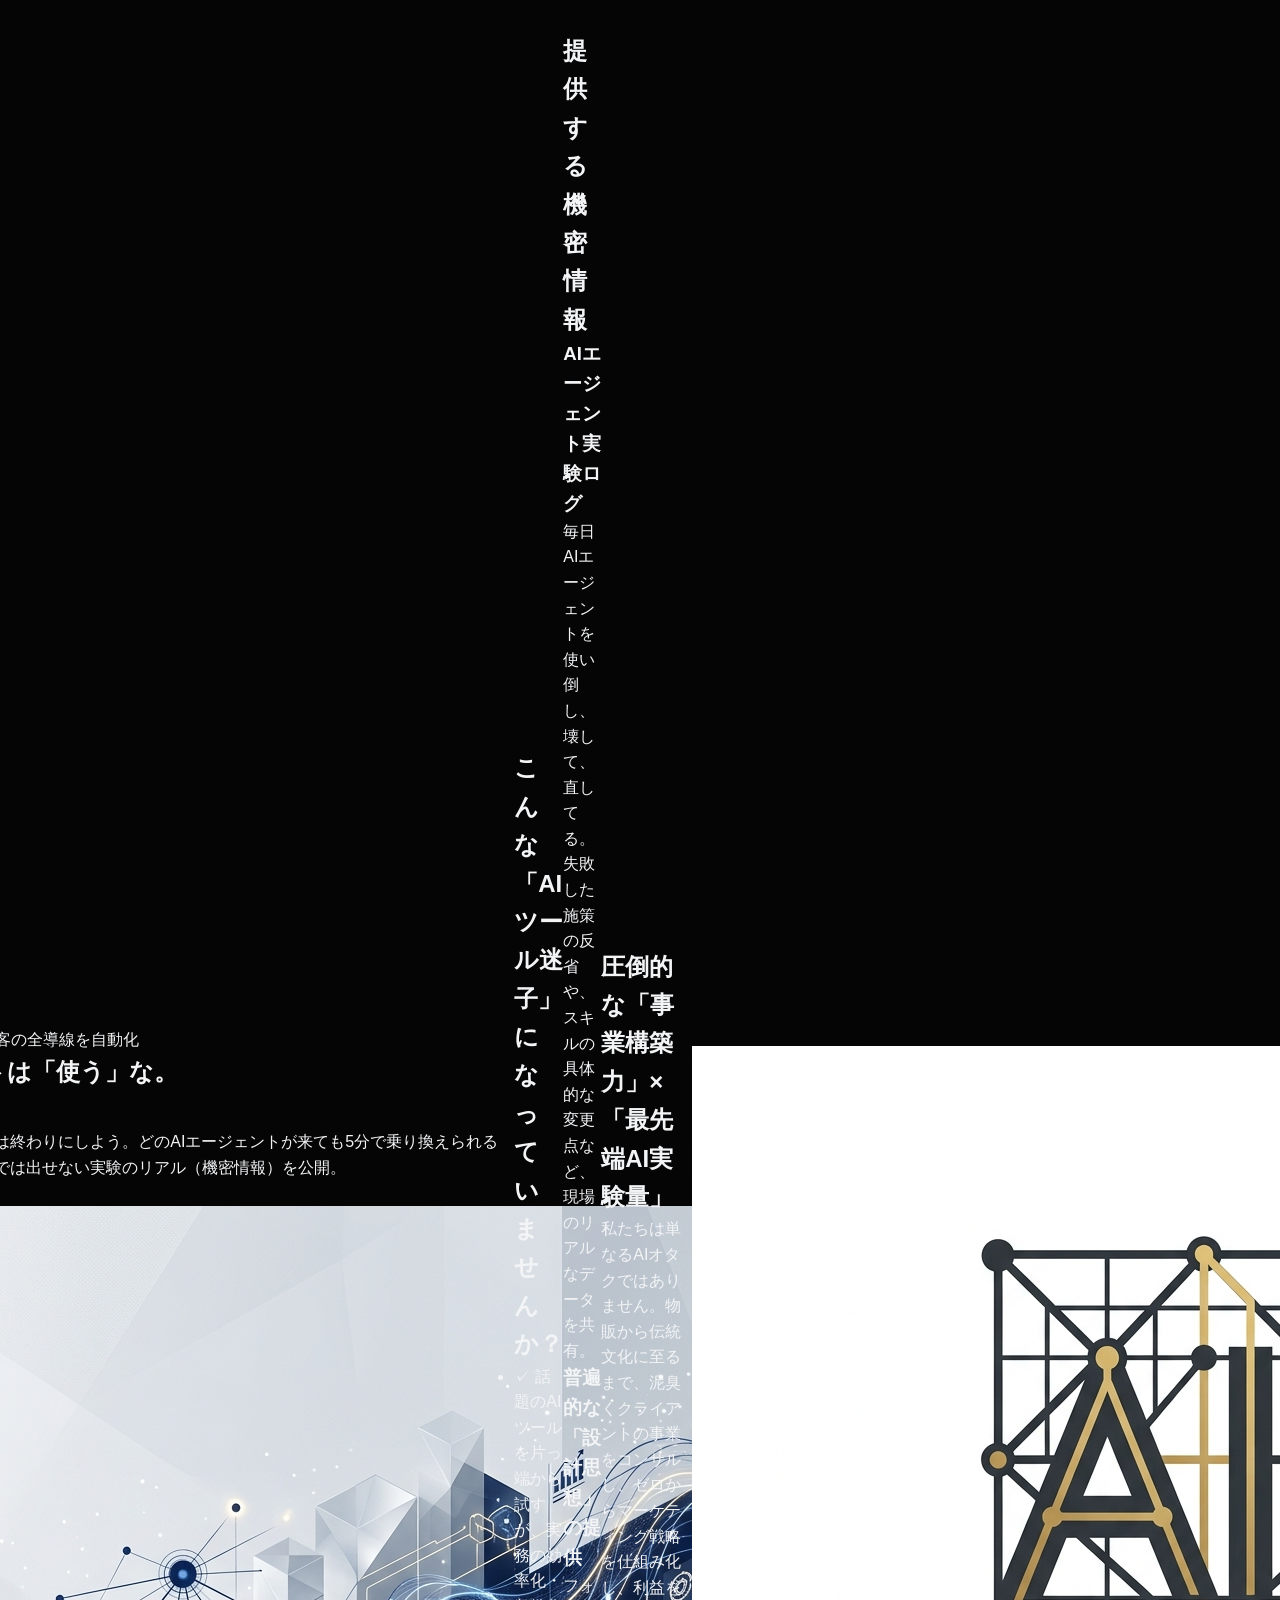
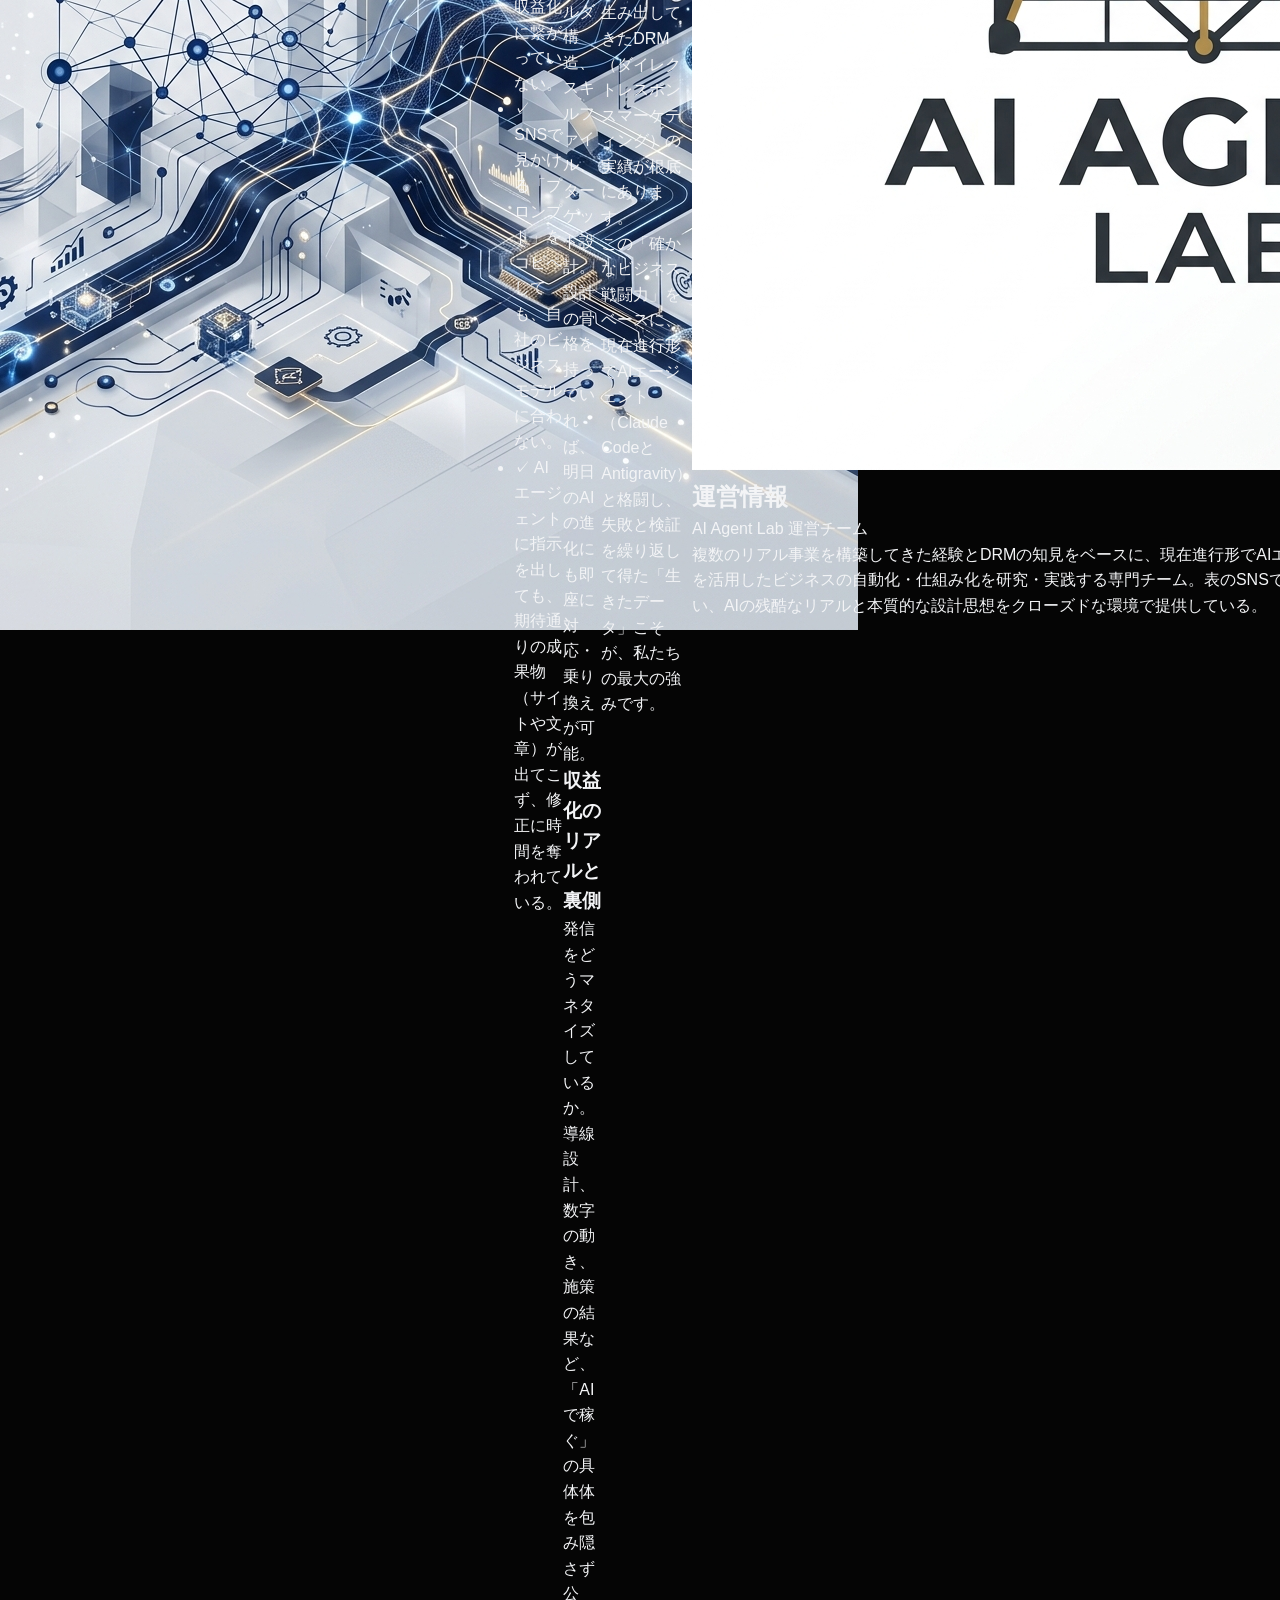
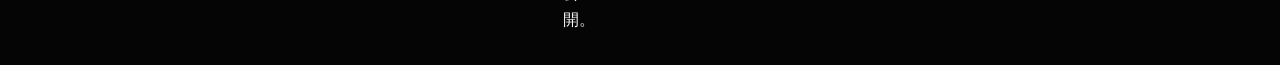
==== commit fe8b0629: "Update index.html" ====
--- a/index.html
+++ b/index.html
@@ -3,57 +3,156 @@
 <head>
     <meta charset="UTF-8">
     <meta name="viewport" content="width=device-width, initial-scale=1.0">
-    <title>AI×マーケ実務能力・個別診断 | カズ | AI副業エージェント研究所</title>
+    <meta name="description" content="AIエージェントを使い倒すための設計思想と実験データを提供するラボラトリー">
+    <title>AI Agent Lab - 香月隆之</title>
     <link rel="stylesheet" href="style.css">
-    <link href="https://fonts.googleapis.com/css2?family=Inter:wght@400;600;800&family=Noto+Sans+JP:wght@400;500;700&display=swap" rel="stylesheet">
 </head>
 <body>
-    <div class="background-effect"></div>
-    <div class="container">
-        <header class="header">
-            <h1 class="glow-text">AI×マーケ実務能力<br><span class="accent">個別診断シート</span></h1>
-            <p class="subtitle">あなたのファネルの「致命傷」を診断し、完全自動化への最短ルートを提示します。</p>
-            <div class="limit-badge">毎月 先着3名様限定</div>
-        </header>
+    <!-- ============================================================
+         HEADER / NAVIGATION
+         ============================================================ -->
+    <header class="header">
+        <div class="container">
+            <div class="logo"><a href="index.html" class="logo-link">AI Agent Lab</a></div>
+            <nav class="nav">
+                <a href="index.html" class="nav-link">TOPページ</a>
+                <a href="concept.html" class="nav-link">コンセプト</a>
+                <a href="blog-index.html" class="nav-link">ブログ</a>
+                <a href="index.html#cta" class="nav-link">特典受取</a>
+                <a href="contact.html" class="nav-link">問い合わせ</a>
+            </nav>
+        </div>
+    </header>
 
-        <main class="glass-panel">
-            <form action="https://formsubmit.co/6e6538b5bb842f839c87d0a4e16697ea" method="POST" class="diagnostic-form">
-                <!-- FormSubmit Settings -->
-                <input type="hidden" name="_subject" value="【新規申込】AI×マーケ実務能力診断">
-                <input type="hidden" name="_captcha" value="false">
-                <input type="hidden" name="_template" value="table">
-                
-                <div class="form-group">
-                    <label for="x_account">1. Xアカウント名（@から始まるID） <span class="required">必須</span></label>
-                    <input type="text" id="x_account" name="Xアカウント名" placeholder="@JobWakuwaku" required>
+    <!-- ============================================================
+         1. HERO SECTION
+         ============================================================ -->
+    <section class="hero">
+        <div class="container">
+            <div class="hero-grid">
+                <div class="hero-text">
+                    <p class="hero-eyebrow">SNS・サイト制作・集客の全導線を自動化</p>
+                    <h1 class="hero-headline">AIエージェントは「使う」な。<br>「働かせろ」。</h1>
+                    <p class="hero-description">
+                        ツールに踊らされるのは終わりにしよう。どのAIエージェントが来ても5分で乗り換えられる「設計の骨格」と、表では出せない実験のリアル（機密情報）を公開。
+                    </p>
+                    <a href="concept.html" class="btn btn-primary">詳しく見る</a>
                 </div>
+                <div class="hero-image">
+                    <img src="images/hero-bg.jpg" alt="AIエージェントとビジネス自動化のコンセプト" class="hero-img">
+                </div>
+            </div>
+        </div>
+    </section>
 
-                <div class="form-group">
-                    <label for="genre">2. 発信しているジャンル・領域 <span class="required">必須</span></label>
-                    <input type="text" id="genre" name="発信ジャンル" placeholder="例：AI副業、デザイン、プログラミング、キャリア支援など" required>
+    <!-- ============================================================
+         2. PROBLEM SECTION
+         ============================================================ -->
+    <section id="problem" class="problem">
+        <div class="container">
+            <h2 class="section-title">こんな「AIツール迷子」になっていませんか？</h2>
+            <ul class="problem-list">
+                <li class="problem-item">
+                    <span class="check-mark">✓</span>
+                    <span>話題のAIツールを片っ端から試すが、実務の効率化・収益化に繋がっていない。</span>
+                </li>
+                <li class="problem-item">
+                    <span class="check-mark">✓</span>
+                    <span>SNSで見かける「プロンプト」をコピペしても、自社のビジネスモデルに合わない。</span>
+                </li>
+                <li class="problem-item">
+                    <span class="check-mark">✓</span>
+                    <span>AIエージェントに指示を出しても、期待通りの成果物（サイトや文章）が出てこず、修正に時間を奪われている。</span>
+                </li>
+            </ul>
+        </div>
+    </section>
+
+    <!-- ============================================================
+         3. OUR METHOD SECTION
+         ============================================================ -->
+    <section id="method" class="method">
+        <div class="container">
+            <h2 class="section-title">提供する機密情報</h2>
+            <div class="method-cards">
+                <div class="method-card">
+                    <h3 class="method-card-title">AIエージェント実験ログ</h3>
+                    <p class="method-card-text">
+                        毎日AIエージェントを使い倒し、壊して、直してる。失敗した施策の反省や、スキルの具体的な変更点など、現場のリアルなデータを共有。
+                    </p>
                 </div>
+                <div class="method-card">
+                    <h3 class="method-card-title">普遍的な「設計思想」の提供</h3>
+                    <p class="method-card-text">
+                        フォルダ構造、スキルファイル、ターゲット設計。設計の骨格を持っていれば、明日のAIの進化にも即座に対応・乗り換えが可能。
+                    </p>
+                </div>
+                <div class="method-card">
+                    <h3 class="method-card-title">収益化のリアルと裏側</h3>
+                    <p class="method-card-text">
+                        発信をどうマネタイズしているか。導線設計、数字の動き、施策の結果など、「AIで稼ぐ」の具体体を包み隠さず公開。
+                    </p>
+                </div>
+            </div>
+        </div>
+    </section>
 
-                <div class="form-group">
-                    <label for="income">3. 現在のSNS経由での月収 <span class="required">必須</span></label>
-                    <input type="text" id="income" name="SNS月収" placeholder="例：0円、5万円、20万円など" required>
+    <!-- ============================================================
+         4. PROOF & BACKGROUND SECTION
+         ============================================================ -->
+    <section id="proof" class="proof">
+        <div class="container">
+            <h2 class="section-title proof-title">圧倒的な「事業構築力」×「最先端AI実験量」</h2>
+            <div class="proof-content">
+                <p class="proof-text">
+                    私たちは単なるAIオタクではありません。物販から伝統文化に至るまで、泥臭くクライアントの事業をコンサルし、ゼロからマーケティング戦略を仕組み化し、利益を生み出してきたDRM（<span class="highlight">ダイレクトレスポンスマーケティング</span>）の実績が根底にあります。
+                </p>
+                <p class="proof-text">
+                    この「確かなビジネス戦闘力」をベースに、現在進行形でAIエージェント（<span class="highlight">Claude CodeとAntigravity</span>）と格闘し、失敗と検証を繰り返して得た「生きたデータ」こそが、私たちの最大の強みです。
+                </p>
+            </div>
+        </div>
+    </section>
+
+    <!-- ============================================================
+         5. ABOUT US SECTION
+         ============================================================ -->
+    <section id="profile" class="profile">
+        <div class="container">
+            <div class="profile-grid">
+                <div class="profile-image">
+                    <img src="images/lab-logo.jpg" alt="AI Agent Lab ロゴ" class="profile-img">
                 </div>
+                <div class="profile-text">
+                    <h2 class="profile-name">運営情報</h2>
+                    <p class="profile-title">AI Agent Lab 運営チーム</p>
+                    <p class="profile-description">
+                        複数のリアル事業を構築してきた経験とDRMの知見をベースに、現在進行形でAIエージェントを活用したビジネスの自動化・仕組み化を研究・実践する専門チーム。表のSNSでは語れない、AIの残酷なリアルと本質的な設計思想をクローズドな環境で提供している。
+                    </p>
+                </div>
+            </div>
+        </div>
+    </section>
 
-                <div class="form-group">
-                    <label for="ai_tools">4. 普段メインで使っているAIツール <span class="required">必須</span></label>
-                    <input type="text" id="ai_tools" name="メインAIツール" placeholder="例：ChatGPT、Claude、Antigravity、あるいは使っていないなど" required>
-                </div>
+    <!-- ============================================================
+         6. CTA SECTION
+         ============================================================ -->
+    <section id="cta" class="cta" name="cta">
+        <div class="container">
+            <h2 class="cta-headline">Xは公開情報。ここは、機密。</h2>
+            <p class="cta-subheadline">あなたのAIエージェント設計を、一緒に進化させよう。</p>
+            <a href="https://lin.ee/rd4oO9Z" class="btn btn-cta">限定配信（無料）を受け取る</a>
+            <p class="cta-micro">※登録後、すぐに「AIエージェント導線設計の極秘スキルファイル」をお届けします。</p>
+        </div>
+    </section>
 
-                <div class="form-group">
-                    <label for="bottleneck">5. 今、自分が一番「ボトルネック（壁）」だと感じていること <span class="required">必須</span></label>
-                    <textarea id="bottleneck" name="現在のボトルネック" rows="4" placeholder="例：フォロワーが増えない、商品は作れるが売り方が分からない、API代が高くて継続できないなど" required></textarea>
-                </div>
-
-                <div class="submit-container">
-                    <button type="submit" class="submit-btn">診断を申し込む（無料）</button>
-                    <p class="note">※送信後、カズより直接ご連絡いたします。</p>
-                </div>
-            </form>
-        </main>
-    </div>
+    <!-- ============================================================
+         FOOTER
+         ============================================================ -->
+    <footer class="footer">
+        <div class="container">
+            <p>&copy; 2026 AI Agent Lab. All rights reserved.</p>
+        </div>
+    </footer>
 </body>
 </html>
